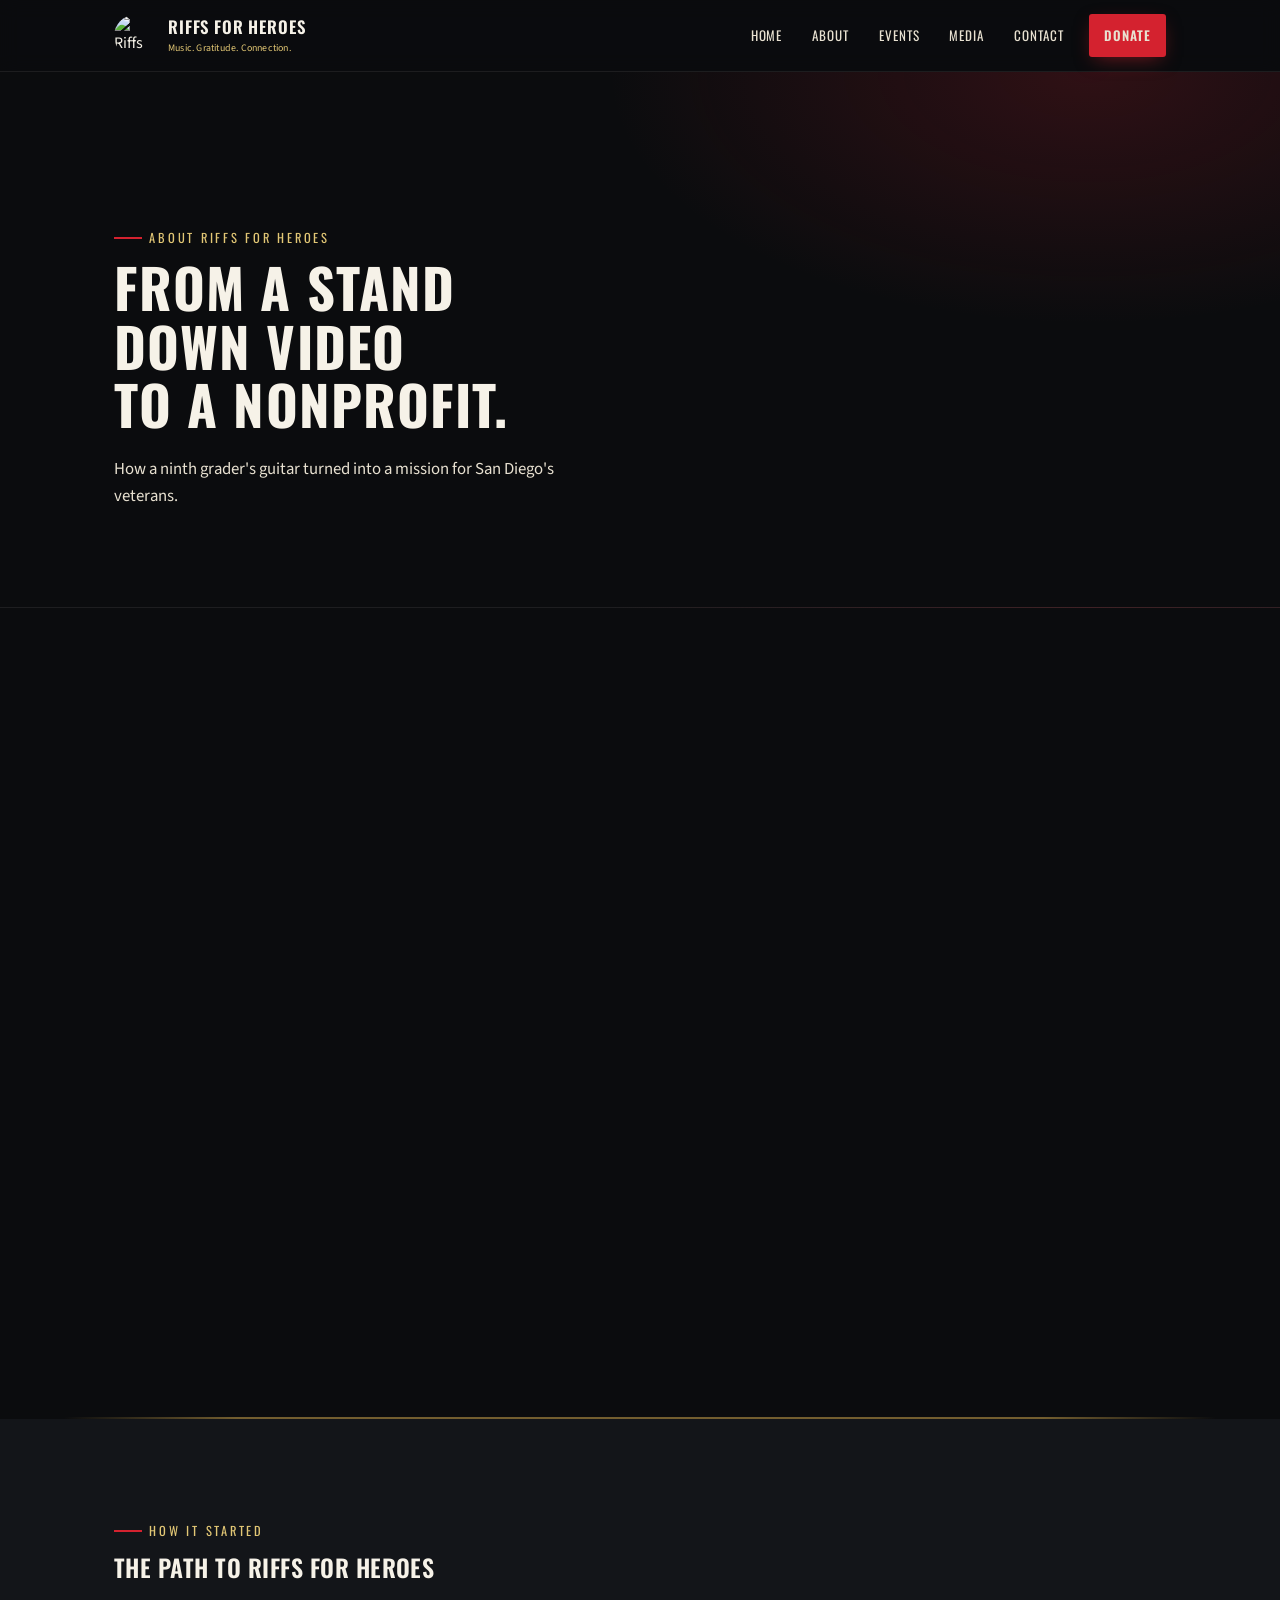
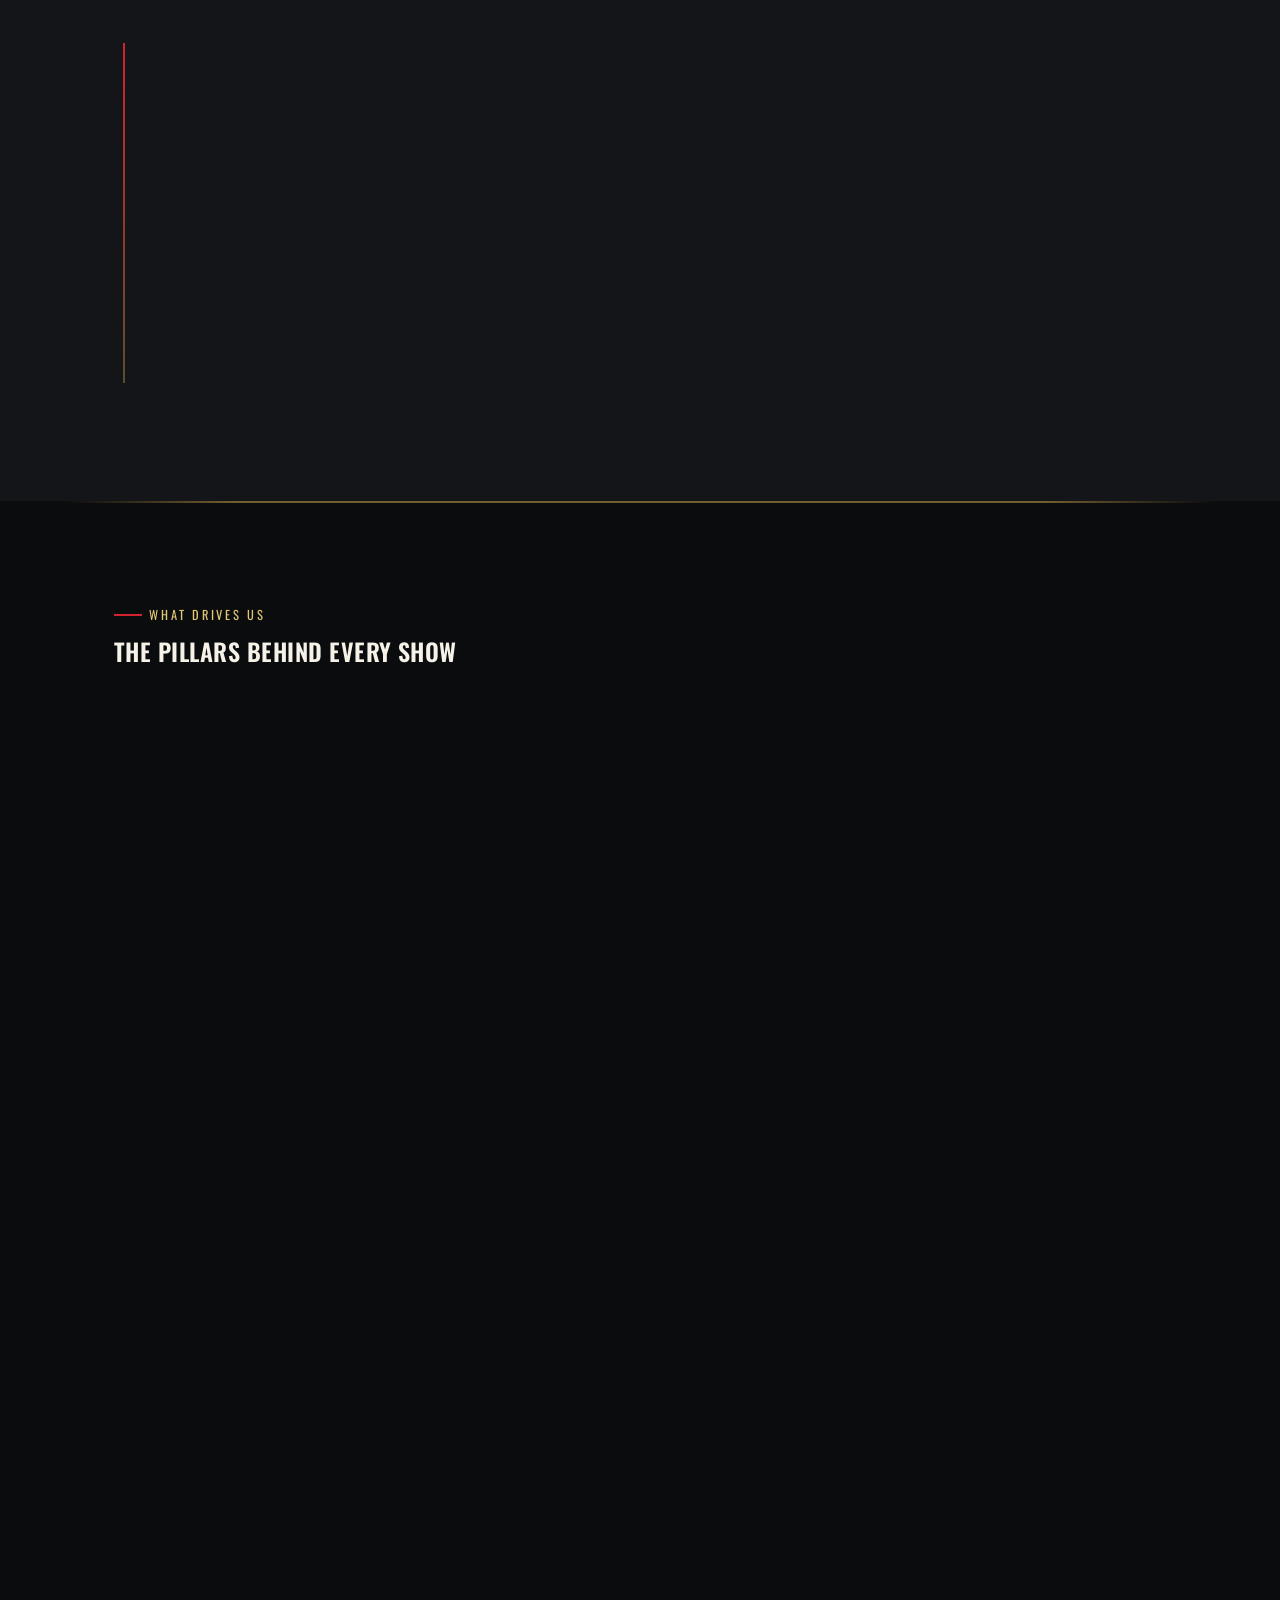
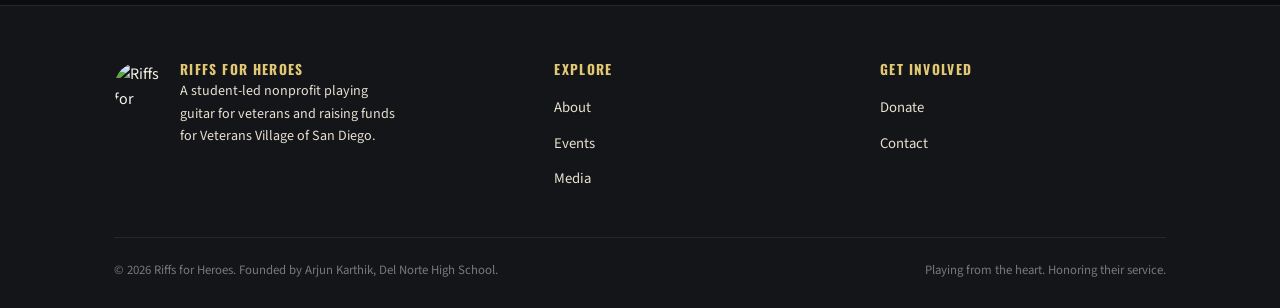
==== about.html @ 2836ca99 "Add files via upload" ====
<!DOCTYPE html>
<html lang="en">
<head>
<meta charset="UTF-8">
<meta name="viewport" content="width=device-width, initial-scale=1.0">
<title>About — Riffs for Heroes</title>
<meta name="description" content="The story behind Riffs for Heroes: founder Arjun Karthik's mission to support veterans through music and fundraising.">
<link rel="icon" href="images/favicon.png">
<link rel="stylesheet" href="styles.css">
</head>
<body>

<header class="site-header">
  <nav class="nav">
    <a href="index.html" class="brand">
      <img src="images/logo.png" alt="Riffs for Heroes logo">
      <span class="brand-text">Riffs for Heroes<small>Music. Gratitude. Connection.</small></span>
    </a>
    <div class="nav-links">
      <a href="index.html">Home</a>
      <a href="about.html">About</a>
      <a href="events.html">Events</a>
      <a href="media.html">Media</a>
      <a href="contact.html">Contact</a>
      <a href="donate.html" class="btn btn-primary nav-cta">Donate</a>
    </div>
    <button class="nav-toggle" aria-label="Toggle menu" aria-expanded="false">☰</button>
  </nav>
</header>

<section class="page-hero">
  <div class="wrap">
    <div class="eyebrow">About Riffs for Heroes</div>
    <h1>From a Stand Down video<br>to a nonprofit.</h1>
    <p>How a ninth grader's guitar turned into a mission for San Diego's veterans.</p>
  </div>
</section>

<section class="bg-black">
  <div class="wrap grid grid-2" style="align-items:start; gap:64px;">
    <div class="reveal">
      <div class="eyebrow">The Founder</div>
      <h2>Arjun Karthik</h2>
      <p>I'm a ninth grader at Del Norte High School, and Riffs for Heroes is my nonprofit. I've played guitar for years, and I wanted to find a way to put it to use for something bigger than a hobby.</p>
      <p>It started when I came across footage from a Veterans Village of San Diego Stand Down event — a gathering where veterans experiencing homelessness or hardship can access housing help, medical care, and basic services for a few days. Watching that, I saw how many people who served this country are still fighting battles most of us never see. That's what pushed me to act.</p>
      <p>So Riffs for Heroes became my answer: perform live for veterans at Veterans Village of San Diego, and play fundraising sets at local venues like Roadies Brewery, donating everything raised back to the Village's programs.</p>
    </div>
    <div class="gallery-item reveal reveal-delay-1">
      <div class="ph"><div class="icon">📷</div>Photo of Arjun performing — coming soon</div>
    </div>
  </div>
</section>

<div class="string-divider"><div class="string-line"></div></div>

<section class="bg-soft">
  <div class="wrap">
    <div class="section-head">
      <div class="eyebrow">How It Started</div>
      <h2>The path to Riffs for Heroes</h2>
    </div>
    <div class="timeline">
      <div class="timeline-item reveal">
        <div class="when">The Spark</div>
        <h3>Watching Veterans Village of San Diego's Stand Down footage</h3>
        <p>Seeing veterans line up for housing help, medical care, and basic support made the problem real and immediate — not something abstract in the news.</p>
      </div>
      <div class="timeline-item reveal reveal-delay-1">
        <div class="when">The Idea</div>
        <h3>Turning guitar practice into purpose</h3>
        <p>Instead of just playing for myself, I started thinking about how live music could bring a moment of normalcy and connection to veterans directly.</p>
      </div>
      <div class="timeline-item reveal reveal-delay-2">
        <div class="when">The Launch</div>
        <h3>Riffs for Heroes is founded</h3>
        <p>Two efforts, one mission: perform on-site at Veterans Village of San Diego, and raise money at venues like Roadies Brewery to donate straight back to their programs.</p>
      </div>
    </div>
  </div>
</section>

<div class="string-divider"><div class="string-line"></div></div>

<section class="bg-black">
  <div class="wrap">
    <div class="section-head">
      <div class="eyebrow">What Drives Us</div>
      <h2>The pillars behind every show</h2>
    </div>
    <div class="pillar reveal">
      <div class="n">01</div>
      <div><h3>Show up in person</h3><p>Performing live at Veterans Village of San Diego means being present with veterans, not just donating from a distance.</p></div>
    </div>
    <div class="pillar reveal reveal-delay-1">
      <div class="n">02</div>
      <div><h3>Give everything raised</h3><p>Every dollar collected at fundraising shows goes directly to Veterans Village of San Diego — no cut, no overhead.</p></div>
    </div>
    <div class="pillar reveal reveal-delay-2">
      <div class="n">03</div>
      <div><h3>Keep it sustainable</h3><p>Regular performances, not one-off events — building a consistent presence veterans and venues can count on.</p></div>
    </div>
  </div>
</section>

<section class="bg-black">
  <div class="wrap">
    <div class="cta-banner reveal">
      <h2>Want to help this mission grow?</h2>
      <p>Whether it's a donation, a venue invite, or just sharing the story — every bit helps.</p>
      <div class="hero-actions">
        <a href="donate.html" class="btn btn-gold">Donate Now</a>
        <a href="contact.html" class="btn btn-outline">Get in Touch</a>
      </div>
    </div>
  </div>
</section>

<footer class="site-footer">
  <div class="wrap">
    <div class="footer-grid">
      <div class="footer-brand">
        <img src="images/logo.png" alt="Riffs for Heroes logo">
        <div>
          <h4 style="margin-bottom:.3em;">Riffs for Heroes</h4>
          <p style="font-size:.88rem; max-width:32ch;">A student-led nonprofit playing guitar for veterans and raising funds for Veterans Village of San Diego.</p>
        </div>
      </div>
      <div>
        <h4>Explore</h4>
        <a href="about.html">About</a>
        <a href="events.html">Events</a>
        <a href="media.html">Media</a>
      </div>
      <div>
        <h4>Get Involved</h4>
        <a href="donate.html">Donate</a>
        <a href="contact.html">Contact</a>
      </div>
    </div>
    <div class="footer-bottom">
      <span>© 2026 Riffs for Heroes. Founded by Arjun Karthik, Del Norte High School.</span>
      <span>Playing from the heart. Honoring their service.</span>
    </div>
  </div>
</footer>

<script src="script.js"></script>
</body>
</html>
---- styles.css ----
/* ===========================================================
   RIFFS FOR HEROES — Design System
   Palette: rich black / flag red / warm cream / deep navy / gold
   Display type: Oswald (condensed, stencil-adjacent, marches like the logo)
   Body type: Source Sans 3 (clean, readable, unfussy)
   Signature element: the "string line" — a taut guitar-string rule that
   runs between sections and visibly vibrates once when it scrolls into view.
   =========================================================== */

@import url('https://fonts.googleapis.com/css2?family=Oswald:wght@400;500;600;700&family=Source+Sans+3:wght@400;500;600;700&display=swap');

:root{
  --black: #0b0c0e;
  --black-soft: #131519;
  --navy: #121c33;
  --navy-soft: #1b2947;
  --cream: #f6f2e8;
  --cream-dim: #e8e1d1;
  --red: #af1e2d;
  --red-bright: #d4222f;
  --gold: #c9a24b;
  --gold-soft: #e2c775;

  --font-display: 'Oswald', sans-serif;
  --font-body: 'Source Sans 3', sans-serif;

  --max-w: 1180px;
  --edge: clamp(20px, 5vw, 64px);

  --ease: cubic-bezier(.22,.9,.32,1);
}

*,*::before,*::after{ box-sizing:border-box; }
html{ scroll-behavior:smooth; }
@media (prefers-reduced-motion: reduce){
  html{ scroll-behavior:auto; }
  *{ animation-duration:.01ms !important; animation-iteration-count:1 !important; transition-duration:.01ms !important; }
}

body{
  margin:0;
  background:var(--black);
  color:var(--cream);
  font-family:var(--font-body);
  font-size:16px;
  line-height:1.6;
  -webkit-font-smoothing:antialiased;
}

img{ max-width:100%; display:block; }
a{ color:inherit; text-decoration:none; }

h1,h2,h3,h4{
  font-family:var(--font-display);
  text-transform:uppercase;
  letter-spacing:.02em;
  line-height:1.08;
  margin:0 0 .4em;
  color:var(--cream);
}
h1{ font-weight:700; }
h2{ font-weight:600; }
h3{ font-weight:600; }

p{ margin:0 0 1em; color:var(--cream-dim); }

.eyebrow{
  font-family:var(--font-display);
  text-transform:uppercase;
  letter-spacing:.22em;
  font-size:.78rem;
  color:var(--gold-soft);
  display:inline-flex;
  align-items:center;
  gap:.6em;
  margin-bottom:1.1em;
}
.eyebrow::before{
  content:'';
  width:28px; height:2px;
  background:var(--red-bright);
  display:inline-block;
}

.wrap{
  max-width:var(--max-w);
  margin:0 auto;
  padding-left:var(--edge);
  padding-right:var(--edge);
}

/* ---------- Buttons ---------- */
.btn{
  display:inline-flex;
  align-items:center;
  gap:.55em;
  font-family:var(--font-display);
  text-transform:uppercase;
  letter-spacing:.08em;
  font-size:.92rem;
  font-weight:600;
  padding:.95em 1.7em;
  border-radius:3px;
  border:1.5px solid transparent;
  cursor:pointer;
  transition:transform .25s var(--ease), box-shadow .25s var(--ease), background .25s var(--ease), color .25s var(--ease), border-color .25s var(--ease);
}
.btn-primary{
  background:var(--red-bright);
  color:var(--cream);
  box-shadow:0 6px 20px -6px rgba(212,34,47,.55);
}
.btn-primary:hover{ transform:translateY(-2px); box-shadow:0 10px 26px -6px rgba(212,34,47,.7); }
.btn-outline{
  background:transparent;
  color:var(--cream);
  border-color:rgba(246,242,232,.35);
}
.btn-outline:hover{ border-color:var(--gold-soft); color:var(--gold-soft); transform:translateY(-2px); }
.btn-gold{
  background:var(--gold);
  color:var(--black);
  box-shadow:0 6px 20px -6px rgba(201,162,75,.5);
}
.btn-gold:hover{ transform:translateY(-2px); box-shadow:0 10px 26px -6px rgba(201,162,75,.65); }

/* ---------- Header / Nav ---------- */
.site-header{
  position:sticky; top:0; z-index:100;
  background:rgba(11,12,14,.86);
  backdrop-filter:blur(10px);
  border-bottom:1px solid rgba(246,242,232,.08);
}
.nav{
  display:flex; align-items:center; justify-content:space-between;
  padding:14px var(--edge);
  max-width:var(--max-w); margin:0 auto;
}
.brand{ display:flex; align-items:center; gap:12px; }
.brand img{ width:42px; height:42px; border-radius:50%; }
.brand-text{ font-family:var(--font-display); text-transform:uppercase; letter-spacing:.05em; font-size:1.05rem; font-weight:600; }
.brand-text small{ display:block; font-family:var(--font-body); text-transform:none; letter-spacing:.02em; font-size:.62rem; color:var(--gold-soft); font-weight:400; }

.nav-links{ display:flex; gap:2px; align-items:center; }
.nav-links a{
  font-family:var(--font-display);
  text-transform:uppercase;
  font-size:.82rem;
  letter-spacing:.07em;
  padding:10px 14px;
  border-radius:3px;
  position:relative;
  color:var(--cream-dim);
  transition:color .2s;
}
.nav-links a::after{
  content:'';
  position:absolute; left:14px; right:14px; bottom:6px; height:2px;
  background:var(--red-bright);
  transform:scaleX(0); transform-origin:left;
  transition:transform .25s var(--ease);
}
.nav-links a:hover, .nav-links a.active{ color:var(--cream); }
.nav-links a:hover::after, .nav-links a.active::after{ transform:scaleX(1); }
.nav-cta{ margin-left:10px; }

.nav-toggle{ display:none; background:none; border:0; color:var(--cream); font-size:1.6rem; cursor:pointer; }

@media (max-width: 860px){
  .nav-links{
    position:fixed; inset:64px 0 0 0; height:calc(100vh - 64px);
    background:var(--black-soft);
    flex-direction:column; align-items:flex-start;
    padding:24px var(--edge); gap:4px;
    transform:translateX(100%);
    transition:transform .35s var(--ease);
    overflow-y:auto;
  }
  .nav-links.open{ transform:translateX(0); }
  .nav-links a{ width:100%; padding:16px 4px; font-size:1rem; }
  .nav-cta{ margin-left:4px; margin-top:12px; }
  .nav-toggle{ display:block; }
}

/* ---------- String line signature element ---------- */
.string-line{
  position:relative;
  height:2px;
  margin:0 auto;
  max-width:var(--max-w);
  background:linear-gradient(90deg, transparent, rgba(201,162,75,.55) 15%, rgba(201,162,75,.55) 85%, transparent);
  transform-origin:center;
}
.string-line.pluck{ animation:pluck 1.1s var(--ease); }
@keyframes pluck{
  0%{ transform:scaleY(1); }
  15%{ transform:scaleY(7) translateY(-1px); }
  30%{ transform:scaleY(-5); }
  45%{ transform:scaleY(3); }
  60%{ transform:scaleY(-1.6); }
  75%{ transform:scaleY(1); }
  100%{ transform:scaleY(1); }
}
.string-divider{ padding:0 var(--edge); }

/* ---------- Sections ---------- */
section{ padding:96px 0; position:relative; }
.section-tight{ padding:64px 0; }
.bg-black{ background:var(--black); }
.bg-soft{ background:var(--black-soft); }
.bg-navy{ background:radial-gradient(1200px 500px at 50% -10%, var(--navy-soft), var(--navy) 60%, var(--black) 100%); }
.bg-cream{ background:var(--cream); color:var(--black); }
.bg-cream h1,.bg-cream h2,.bg-cream h3{ color:var(--black); }
.bg-cream p{ color:#3a362c; }

.section-head{ max-width:640px; margin-bottom:56px; }
.section-head.center{ margin-left:auto; margin-right:auto; text-align:center; }

/* ---------- Reveal on scroll ---------- */
.reveal{ opacity:0; transform:translateY(28px); transition:opacity .7s var(--ease), transform .7s var(--ease); }
.reveal.in{ opacity:1; transform:translateY(0); }
.reveal-delay-1{ transition-delay:.08s; }
.reveal-delay-2{ transition-delay:.16s; }
.reveal-delay-3{ transition-delay:.24s; }

/* ---------- Hero ---------- */
.hero{
  position:relative;
  min-height:92vh;
  display:flex; align-items:center;
  overflow:hidden;
  background:
    radial-gradient(900px 500px at 82% 8%, rgba(175,30,45,.25), transparent 60%),
    radial-gradient(700px 400px at 10% 90%, rgba(201,162,75,.12), transparent 60%),
    var(--black);
}
.hero::before{
  content:'';
  position:absolute; inset:0;
  background-image:
    repeating-linear-gradient(180deg, transparent 0 46px, rgba(246,242,232,.025) 47px 48px);
  pointer-events:none;
}
.hero-grid{
  display:grid; grid-template-columns:1.1fr .9fr; gap:56px; align-items:center;
  width:100%;
}
@media (max-width:960px){ .hero-grid{ grid-template-columns:1fr; } }

.hero h1{ font-size:clamp(2.6rem, 6vw, 4.6rem); }
.hero .lede{ font-size:1.15rem; max-width:46ch; color:var(--cream-dim); }
.hero-actions{ display:flex; gap:14px; flex-wrap:wrap; margin-top:32px; }

.hero-badge{
  display:inline-flex; align-items:center; gap:10px;
  font-family:var(--font-display); text-transform:uppercase; letter-spacing:.14em;
  font-size:.72rem; color:var(--gold-soft);
  border:1px solid rgba(201,162,75,.4);
  padding:8px 14px; border-radius:999px;
  margin-bottom:26px;
}
.hero-badge .dot{ width:6px; height:6px; border-radius:50%; background:var(--red-bright); box-shadow:0 0 0 4px rgba(212,34,47,.25); }

.hero-media{
  position:relative;
  border-radius:6px;
  overflow:hidden;
  border:1px solid rgba(201,162,75,.25);
  box-shadow:0 30px 70px -30px rgba(0,0,0,.7);
  aspect-ratio:9/11;
  background:linear-gradient(160deg, var(--navy), var(--black));
}
.hero-media video, .hero-media img{ width:100%; height:100%; object-fit:cover; }
.hero-media .frame-glow{
  position:absolute; inset:0;
  background:linear-gradient(180deg, transparent 55%, rgba(11,12,14,.85) 100%);
  pointer-events:none;
}
.media-caption{
  position:absolute; left:0; right:0; bottom:0;
  padding:18px 20px;
  font-family:var(--font-display); text-transform:uppercase; letter-spacing:.06em;
  font-size:.82rem; color:var(--cream);
}
.media-caption span{ color:var(--gold-soft); }

.video-placeholder{
  position:absolute; inset:0;
  display:flex; flex-direction:column; align-items:center; justify-content:center;
  text-align:center; gap:14px; padding:32px;
  background:
    linear-gradient(160deg, rgba(18,28,51,.9), rgba(11,12,14,.96)),
    repeating-linear-gradient(45deg, rgba(201,162,75,.05) 0 12px, transparent 12px 24px);
}
.video-placeholder .pick{
  width:64px; height:64px; border-radius:50%;
  border:2px solid var(--gold-soft);
  display:flex; align-items:center; justify-content:center;
  color:var(--gold-soft); font-size:1.4rem;
}
.video-placeholder p{ font-size:.85rem; max-width:26ch; color:var(--cream-dim); margin:0; }

/* ---------- Stat strip ---------- */
.stat-strip{
  display:grid; grid-template-columns:repeat(3,1fr); gap:1px;
  background:rgba(246,242,232,.08);
  border-top:1px solid rgba(246,242,232,.08);
  border-bottom:1px solid rgba(246,242,232,.08);
}
.stat{
  background:var(--black);
  padding:36px var(--edge);
  text-align:center;
}
.stat .num{ font-family:var(--font-display); font-size:clamp(1.8rem,4vw,2.6rem); color:var(--gold-soft); font-weight:600; }
.stat .label{ font-size:.82rem; text-transform:uppercase; letter-spacing:.08em; color:var(--cream-dim); margin-top:6px; }
@media (max-width:700px){ .stat-strip{ grid-template-columns:1fr; } }

/* ---------- Cards ---------- */
.grid{ display:grid; gap:28px; }
.grid-3{ grid-template-columns:repeat(3,1fr); }
.grid-2{ grid-template-columns:repeat(2,1fr); }
@media (max-width:900px){ .grid-3{ grid-template-columns:1fr 1fr; } }
@media (max-width:640px){ .grid-3, .grid-2{ grid-template-columns:1fr; } }

.card{
  --mx:50%; --my:50%;
  position:relative;
  background:linear-gradient(160deg, var(--black-soft), var(--black));
  border:1px solid rgba(246,242,232,.08);
  border-radius:8px;
  padding:32px 28px;
  overflow:hidden;
  transition:transform .35s var(--ease), border-color .35s var(--ease), box-shadow .35s var(--ease);
}
.card::before{
  content:'';
  position:absolute; inset:0;
  background:radial-gradient(240px circle at var(--mx) var(--my), rgba(212,34,47,.16), transparent 60%);
  opacity:0; transition:opacity .3s;
  pointer-events:none;
}
.card:hover{ transform:translateY(-6px); border-color:rgba(201,162,75,.35); box-shadow:0 24px 50px -24px rgba(0,0,0,.65); }
.card:hover::before{ opacity:1; }
.card .icon{
  width:48px; height:48px; border-radius:50%;
  display:flex; align-items:center; justify-content:center;
  background:rgba(212,34,47,.14); color:var(--red-bright);
  margin-bottom:20px; font-size:1.3rem;
  border:1px solid rgba(212,34,47,.3);
}
.card h3{ font-size:1.15rem; margin-bottom:.5em; }
.card p{ font-size:.94rem; margin-bottom:0; }
.card .tag{
  position:absolute; top:24px; right:24px;
  font-family:var(--font-display); font-size:.68rem; letter-spacing:.1em; text-transform:uppercase;
  color:var(--gold-soft); border:1px solid rgba(201,162,75,.35); padding:4px 9px; border-radius:999px;
}

/* Event card variant with dog-tag notch */
.event-card{
  background:var(--black-soft);
  border:1px solid rgba(246,242,232,.08);
  border-radius:8px;
  padding:0;
  overflow:hidden;
  transition:transform .35s var(--ease), box-shadow .35s var(--ease);
}
.event-card:hover{ transform:translateY(-6px); box-shadow:0 24px 50px -24px rgba(0,0,0,.7); }
.event-head{
  padding:26px 28px 20px;
  border-bottom:1px dashed rgba(201,162,75,.35);
  display:flex; justify-content:space-between; align-items:flex-start; gap:16px;
}
.event-head h3{ margin-bottom:.2em; font-size:1.25rem; }
.event-head .loc{ font-size:.85rem; color:var(--gold-soft); text-transform:uppercase; letter-spacing:.06em; font-family:var(--font-display); }
.event-badge{
  flex-shrink:0;
  background:var(--red-bright); color:var(--cream);
  font-family:var(--font-display); text-transform:uppercase; letter-spacing:.06em; font-size:.7rem;
  padding:6px 10px; border-radius:4px;
}
.event-body{ padding:22px 28px 28px; }

/* ---------- Quote / mission block ---------- */
.quote-block{
  border-left:3px solid var(--red-bright);
  padding-left:28px;
  font-family:var(--font-display);
  text-transform:uppercase;
  letter-spacing:.02em;
  font-size:clamp(1.3rem,2.4vw,1.9rem);
  color:var(--cream);
  font-weight:500;
}

/* ---------- Footer ---------- */
.site-footer{ background:var(--black-soft); border-top:1px solid rgba(246,242,232,.08); padding:56px 0 28px; }
.footer-grid{ display:grid; grid-template-columns:1.4fr 1fr 1fr; gap:40px; margin-bottom:40px; }
@media (max-width:760px){ .footer-grid{ grid-template-columns:1fr; } }
.footer-grid h4{ font-size:.85rem; letter-spacing:.1em; color:var(--gold-soft); margin-bottom:1em; }
.footer-grid a{ display:block; color:var(--cream-dim); font-size:.92rem; padding:6px 0; transition:color .2s; }
.footer-grid a:hover{ color:var(--cream); }
.footer-brand{ display:flex; gap:14px; align-items:flex-start; }
.footer-brand img{ width:52px; height:52px; border-radius:50%; }
.footer-bottom{
  border-top:1px solid rgba(246,242,232,.08);
  padding-top:22px;
  display:flex; justify-content:space-between; flex-wrap:wrap; gap:12px;
  font-size:.8rem; color:rgba(246,242,232,.45);
}

/* ---------- Page hero (interior pages) ---------- */
.page-hero{
  padding:150px 0 80px;
  background:
    radial-gradient(800px 420px at 85% 0%, rgba(175,30,45,.22), transparent 60%),
    var(--black);
  border-bottom:1px solid rgba(246,242,232,.08);
}
.page-hero .eyebrow{ margin-bottom:.8em; }
.page-hero h1{ font-size:clamp(2.2rem,5vw, 3.4rem); max-width:16ch; }
.page-hero p{ max-width:56ch; font-size:1.05rem; }

/* ---------- Timeline (about page) ---------- */
.timeline{ position:relative; padding-left:36px; }
.timeline::before{
  content:''; position:absolute; left:9px; top:6px; bottom:6px; width:2px;
  background:linear-gradient(180deg, var(--red-bright), rgba(201,162,75,.4));
}
.timeline-item{ position:relative; padding-bottom:44px; }
.timeline-item:last-child{ padding-bottom:0; }
.timeline-item::before{
  content:''; position:absolute; left:-36px; top:4px; width:18px; height:18px; border-radius:50%;
  background:var(--black); border:3px solid var(--red-bright);
}
.timeline-item h3{ font-size:1.1rem; margin-bottom:.3em; }
.timeline-item .when{ font-family:var(--font-display); letter-spacing:.08em; text-transform:uppercase; font-size:.75rem; color:var(--gold-soft); }

/* ---------- Pillars ---------- */
.pillar{
  display:flex; gap:20px;
  padding:26px 0;
  border-bottom:1px solid rgba(246,242,232,.08);
}
.pillar:last-child{ border-bottom:0; }
.pillar .n{ font-family:var(--font-display); font-size:2rem; color:rgba(201,162,75,.35); font-weight:600; flex-shrink:0; width:52px; }
.pillar h3{ margin-bottom:.3em; font-size:1.1rem; }
.pillar p{ margin:0; font-size:.94rem; }

/* ---------- Gallery ---------- */
.gallery-grid{ display:grid; grid-template-columns:repeat(3,1fr); gap:16px; }
@media (max-width:760px){ .gallery-grid{ grid-template-columns:repeat(2,1fr); } }
@media (max-width:480px){ .gallery-grid{ grid-template-columns:1fr; } }
.gallery-item{
  position:relative; aspect-ratio:4/5; border-radius:6px; overflow:hidden;
  background:linear-gradient(160deg, var(--navy-soft), var(--black));
  border:1px solid rgba(246,242,232,.08);
  display:flex; align-items:center; justify-content:center;
}
.gallery-item .ph{ text-align:center; color:rgba(246,242,232,.4); font-size:.78rem; padding:16px; }
.gallery-item .ph .icon{ font-size:1.6rem; margin-bottom:8px; color:rgba(201,162,75,.5); }
.gallery-item img{ width:100%; height:100%; object-fit:cover; }

/* ---------- Donate tiers ---------- */
.tier-card{
  background:var(--black-soft);
  border:1px solid rgba(246,242,232,.08);
  border-radius:8px;
  padding:32px 28px;
  text-align:left;
  transition:transform .3s var(--ease), border-color .3s;
}
.tier-card:hover{ transform:translateY(-6px); border-color:rgba(201,162,75,.4); }
.tier-card .amount{ font-family:var(--font-display); font-size:2rem; color:var(--gold-soft); margin-bottom:4px; }
.tier-card .desc{ font-size:.9rem; color:var(--cream-dim); margin-bottom:0; }

.donate-panel{
  background:linear-gradient(160deg, var(--navy-soft), var(--navy));
  border:1px solid rgba(201,162,75,.3);
  border-radius:10px;
  padding:40px;
}
.donate-method{
  display:flex; align-items:center; justify-content:space-between; gap:16px;
  padding:18px 0; border-bottom:1px solid rgba(246,242,232,.1);
}
.donate-method:last-child{ border-bottom:0; }
.donate-method .name{ font-family:var(--font-display); text-transform:uppercase; letter-spacing:.06em; font-size:1rem; }
.donate-method .sub{ font-size:.82rem; color:var(--cream-dim); }
.pending-pill{
  font-size:.68rem; text-transform:uppercase; letter-spacing:.08em; font-family:var(--font-display);
  color:var(--gold-soft); border:1px solid rgba(201,162,75,.4); padding:5px 10px; border-radius:999px;
}

/* ---------- Contact form ---------- */
.form-field{ margin-bottom:20px; }
.form-field label{
  display:block; font-family:var(--font-display); text-transform:uppercase; letter-spacing:.06em;
  font-size:.78rem; color:var(--gold-soft); margin-bottom:8px;
}
.form-field input, .form-field textarea, .form-field select{
  width:100%; background:var(--black); border:1px solid rgba(246,242,232,.18);
  border-radius:4px; padding:13px 14px; color:var(--cream); font-family:var(--font-body); font-size:.95rem;
  transition:border-color .2s;
}
.form-field input:focus, .form-field textarea:focus, .form-field select:focus{
  outline:none; border-color:var(--red-bright);
}
.form-field textarea{ resize:vertical; min-height:120px; }

/* ---------- CTA banner ---------- */
.cta-banner{
  background:linear-gradient(120deg, var(--red), var(--red-bright));
  border-radius:10px;
  padding:56px var(--edge);
  text-align:center;
  position:relative; overflow:hidden;
}
.cta-banner::before{
  content:'';
  position:absolute; inset:0;
  background-image:repeating-linear-gradient(45deg, rgba(255,255,255,.05) 0 2px, transparent 2px 22px);
}
.cta-banner h2{ position:relative; }
.cta-banner p{ position:relative; color:rgba(246,242,232,.9); max-width:52ch; margin-left:auto; margin-right:auto; }
.cta-banner .hero-actions{ justify-content:center; position:relative; }
.cta-banner .btn-outline{ border-color:rgba(246,242,232,.6); }

/* focus visibility */
a:focus-visible, button:focus-visible, input:focus-visible, textarea:focus-visible{
  outline:2px solid var(--gold-soft); outline-offset:2px;
}
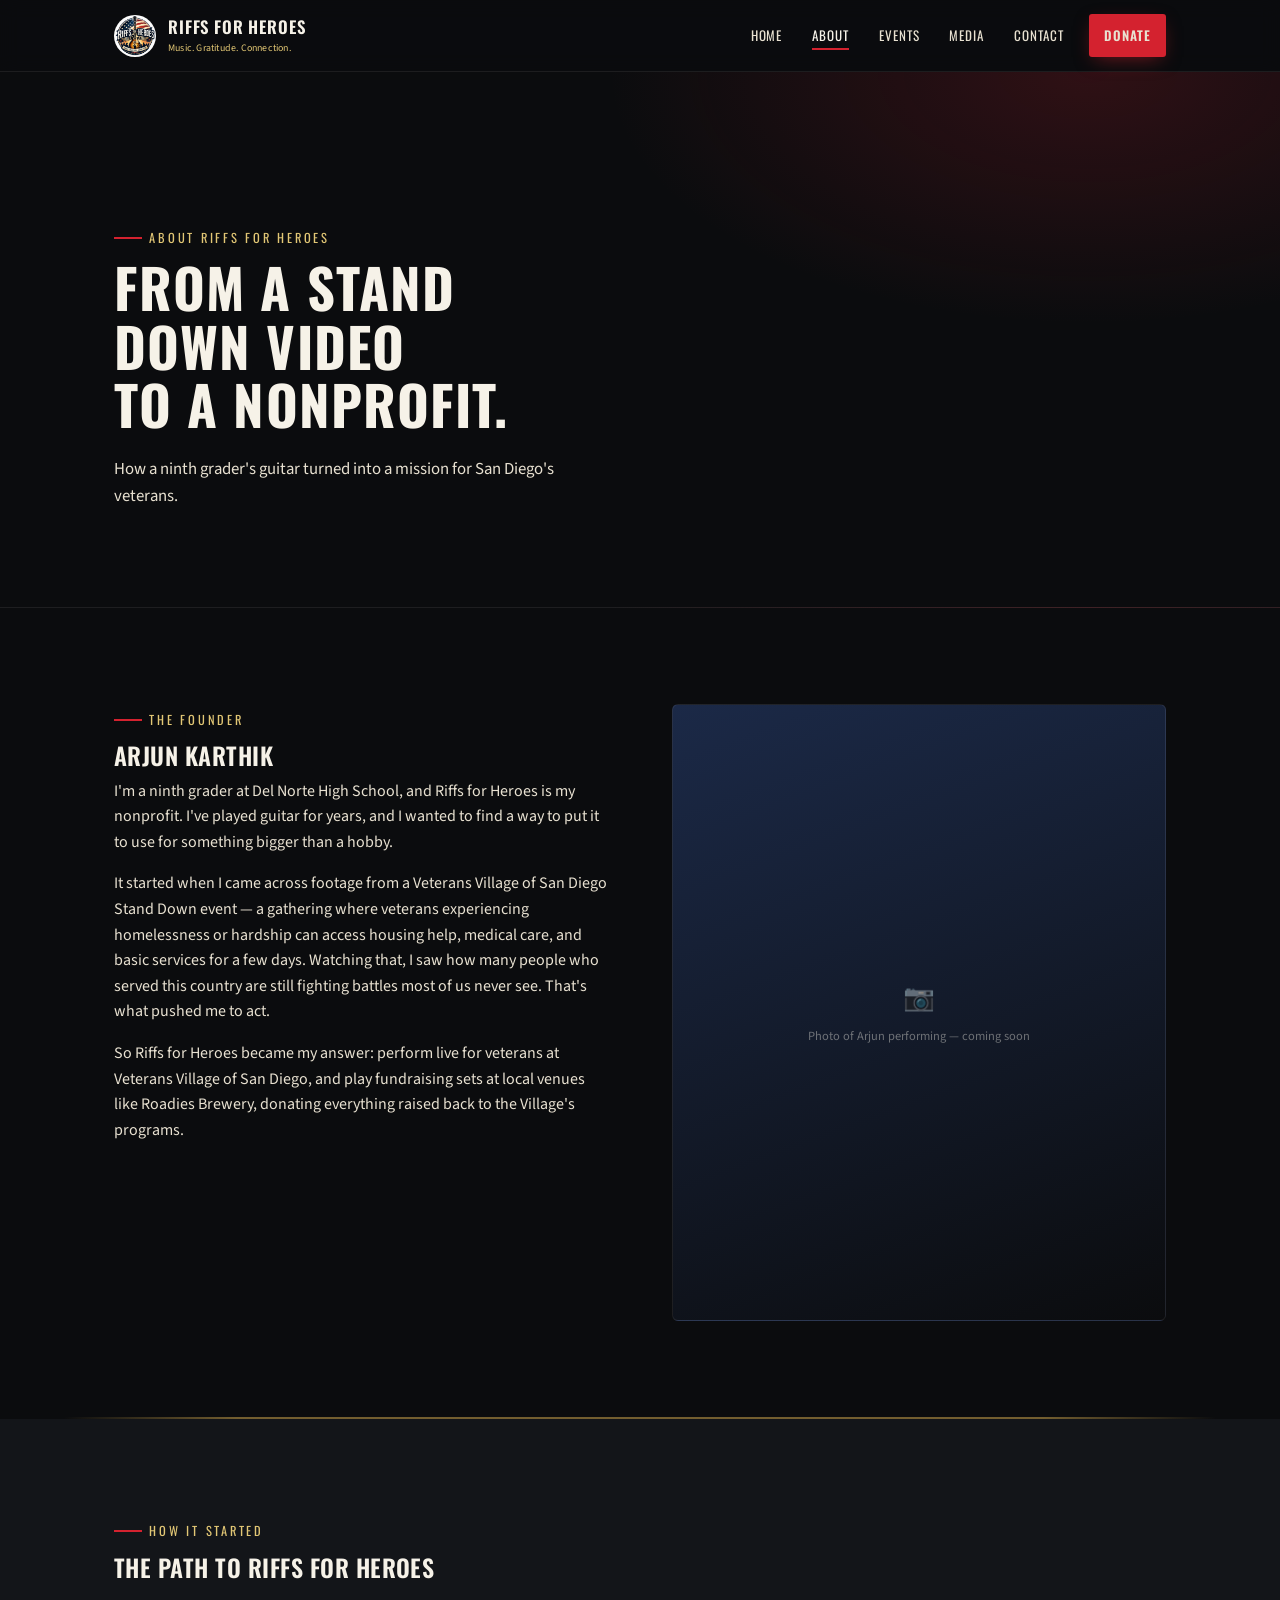
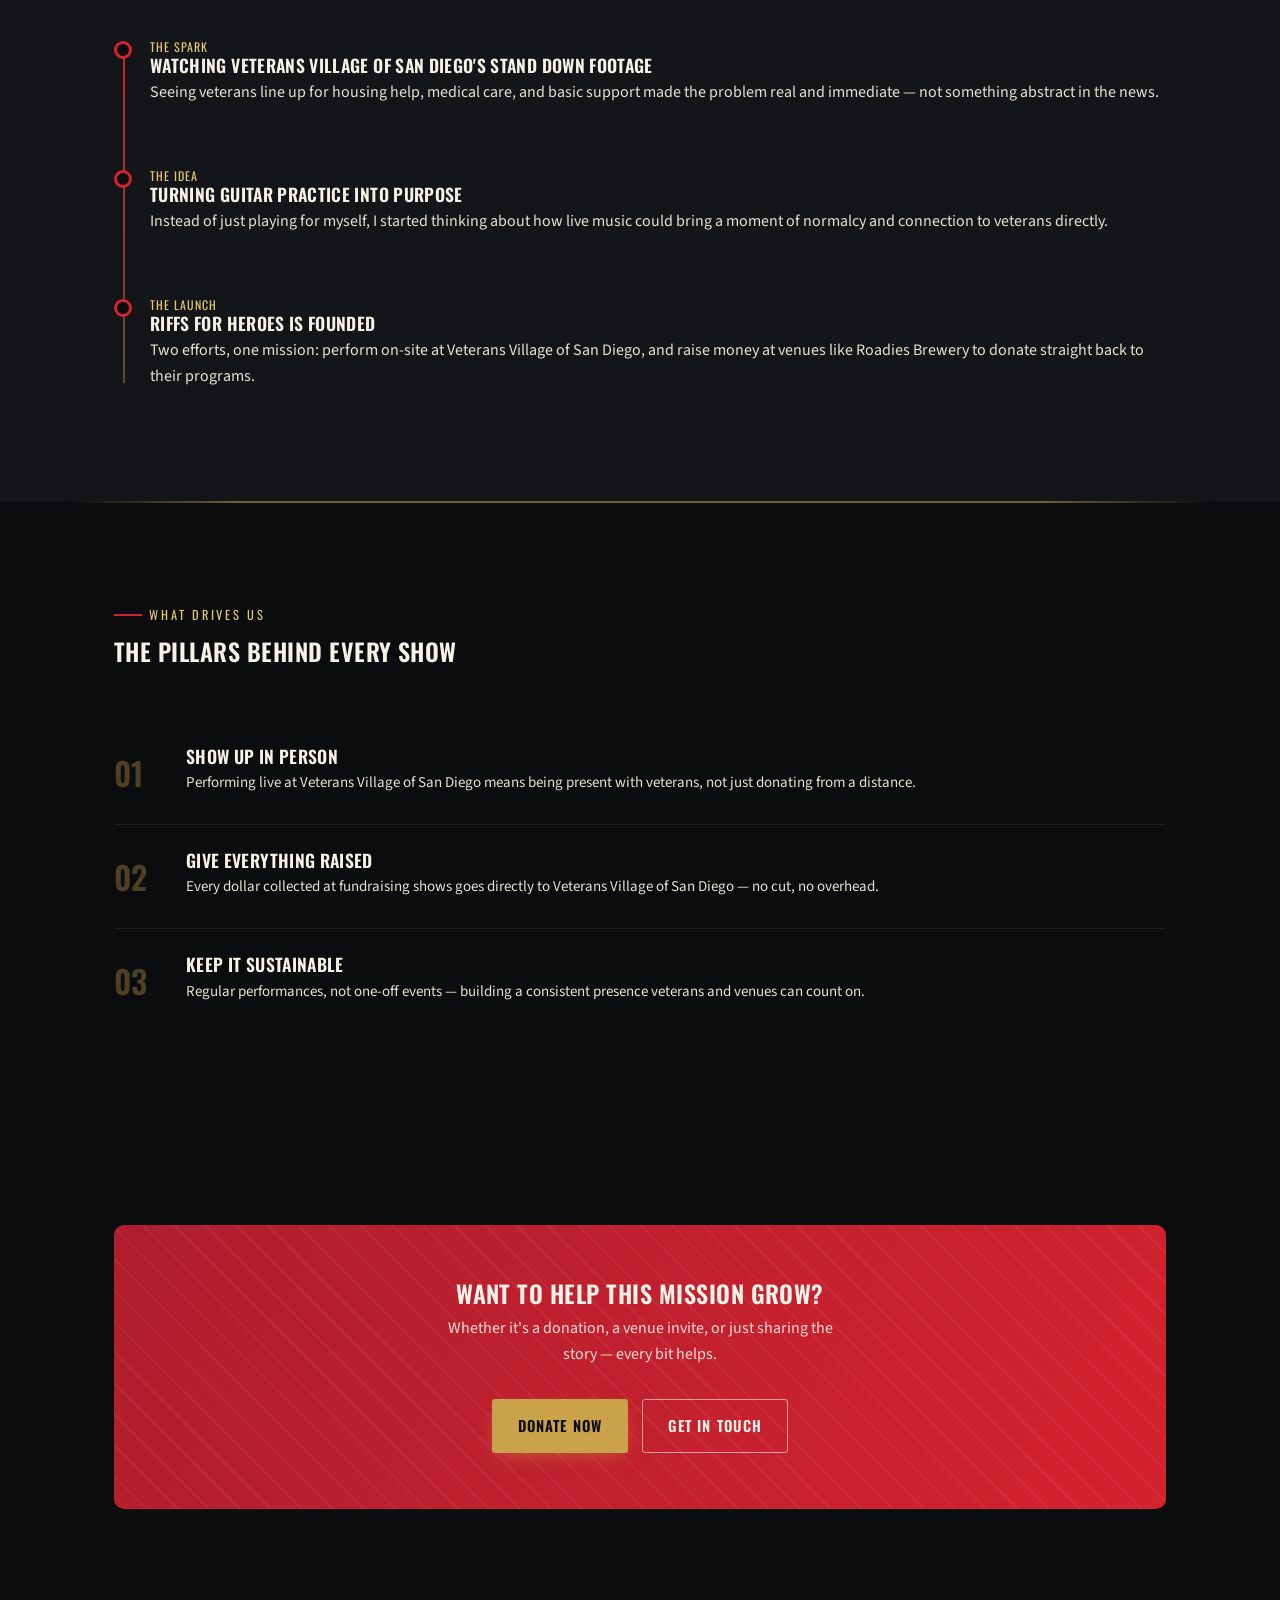
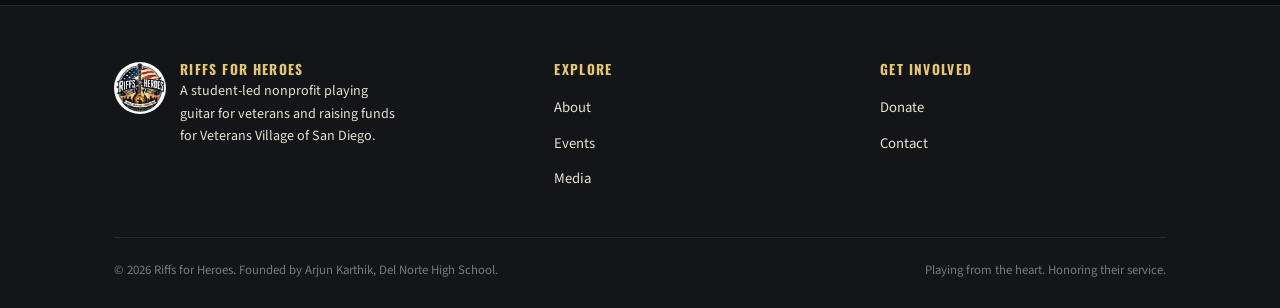
==== commit aab945f5: "Replace logo image with new ChatGPT image" ====
--- a/about.html
+++ b/about.html
@@ -5,7 +5,7 @@
 <meta name="viewport" content="width=device-width, initial-scale=1.0">
 <title>About — Riffs for Heroes</title>
 <meta name="description" content="The story behind Riffs for Heroes: founder Arjun Karthik's mission to support veterans through music and fundraising.">
-<link rel="icon" href="images/favicon.png">
+<link rel="icon" href="ChatGPT%20Image%20Jul%206%2C%202026%2C%2004_48_22%20PM.png">
 <link rel="stylesheet" href="styles.css">
 </head>
 <body>
@@ -13,7 +13,7 @@
 <header class="site-header">
   <nav class="nav">
     <a href="index.html" class="brand">
-      <img src="images/logo.png" alt="Riffs for Heroes logo">
+      <img src="ChatGPT%20Image%20Jul%206%2C%202026%2C%2004_48_22%20PM.png" alt="Riffs for Heroes logo">
       <span class="brand-text">Riffs for Heroes<small>Music. Gratitude. Connection.</small></span>
     </a>
     <div class="nav-links">
@@ -119,7 +119,7 @@
   <div class="wrap">
     <div class="footer-grid">
       <div class="footer-brand">
-        <img src="images/logo.png" alt="Riffs for Heroes logo">
+        <img src="ChatGPT%20Image%20Jul%206%2C%202026%2C%2004_48_22%20PM.png" alt="Riffs for Heroes logo">
         <div>
           <h4 style="margin-bottom:.3em;">Riffs for Heroes</h4>
           <p style="font-size:.88rem; max-width:32ch;">A student-led nonprofit playing guitar for veterans and raising funds for Veterans Village of San Diego.</p>
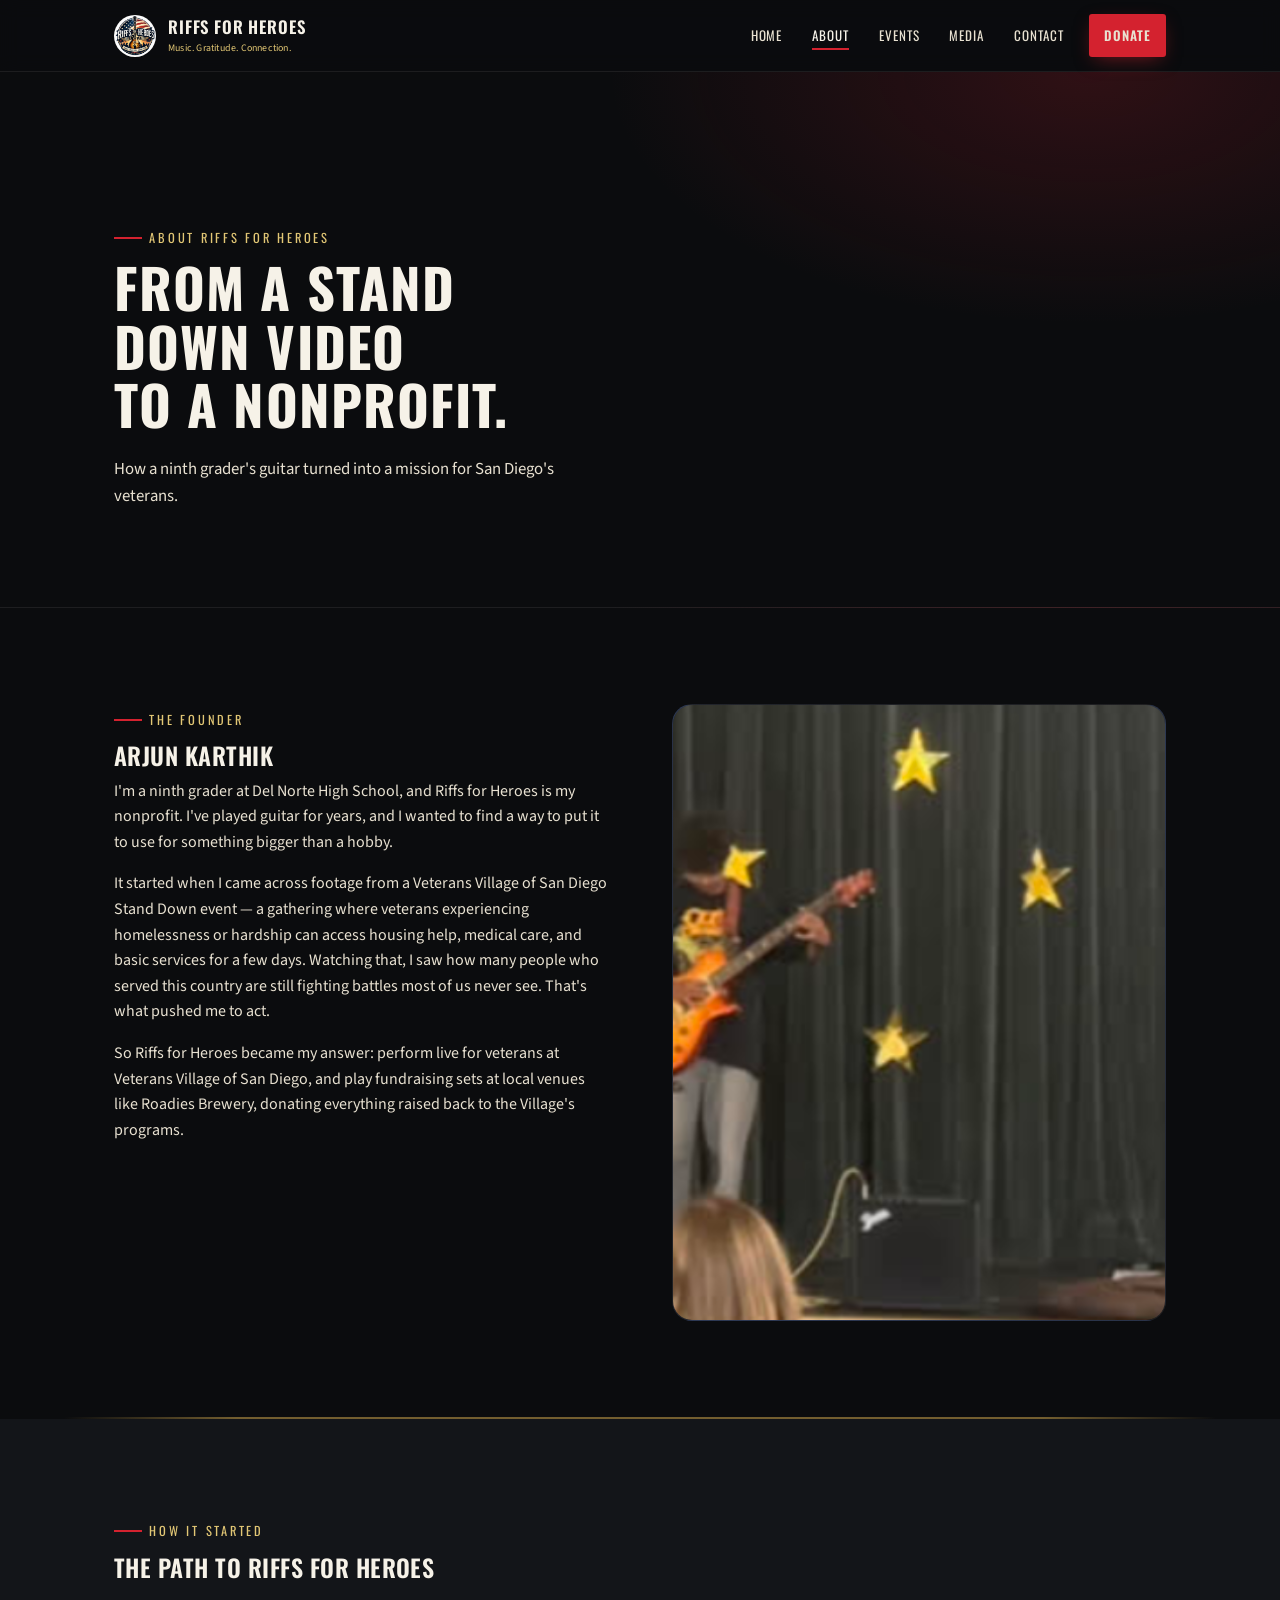
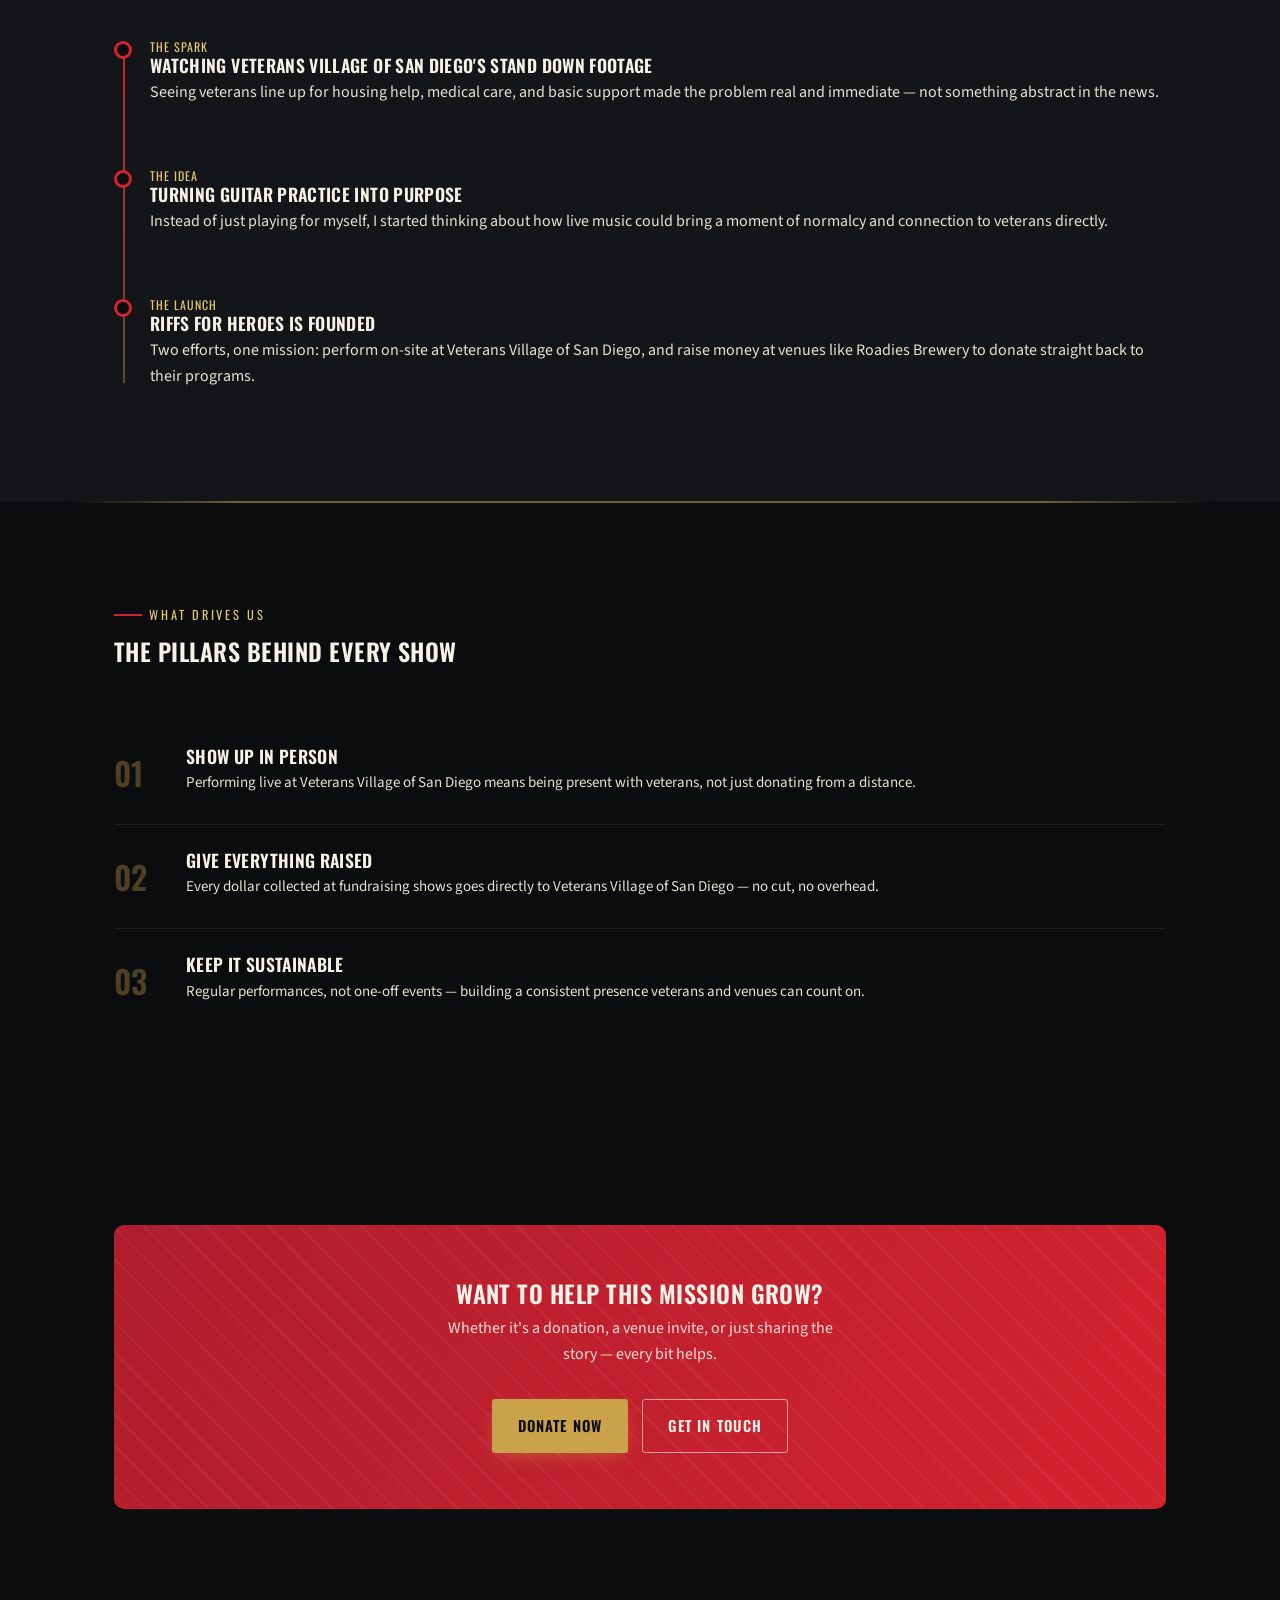
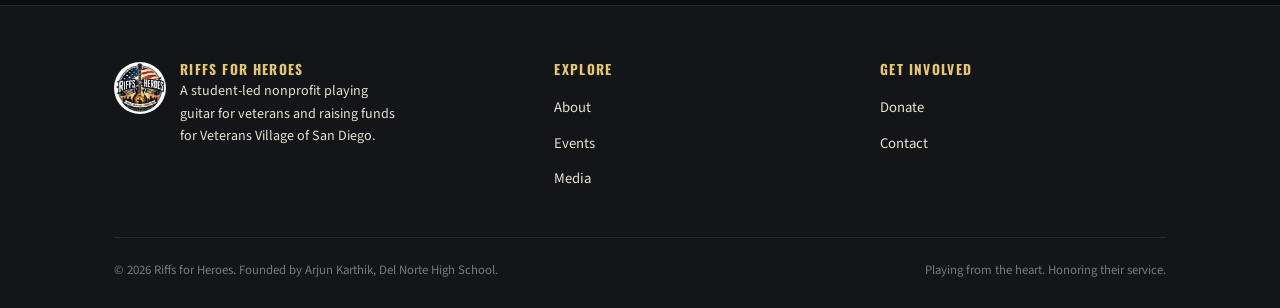
==== commit 67473d3c: "Update about.html" ====
--- a/about.html
+++ b/about.html
@@ -46,8 +46,8 @@
       <p>So Riffs for Heroes became my answer: perform live for veterans at Veterans Village of San Diego, and play fundraising sets at local venues like Roadies Brewery, donating everything raised back to the Village's programs.</p>
     </div>
     <div class="gallery-item reveal reveal-delay-1">
-      <div class="ph"><div class="icon">📷</div>Photo of Arjun performing — coming soon</div>
-    </div>
+  <img src="talentshowphoto.png" alt="" class="about-photo">
+</div>
   </div>
 </section>
 
--- a/styles.css
+++ b/styles.css
@@ -531,3 +531,94 @@
 a:focus-visible, button:focus-visible, input:focus-visible, textarea:focus-visible{
   outline:2px solid var(--gold-soft); outline-offset:2px;
 }
+/* ===============================
+   Hero Video Volume Button
+================================= */
+
+.volume-btn{
+  position:absolute;
+  right:18px;
+  bottom:18px;
+
+  width:52px;
+  height:52px;
+
+  border:none;
+  border-radius:50%;
+
+  background:rgba(0,0,0,.68);
+  color:#fff;
+
+  font-size:1.25rem;
+  cursor:pointer;
+
+  display:flex;
+  align-items:center;
+  justify-content:center;
+
+  backdrop-filter:blur(8px);
+
+  transition:
+    background .25s,
+    transform .25s,
+    box-shadow .25s;
+
+  z-index:25;
+}
+
+.volume-btn:hover{
+  background:rgba(175,30,45,.95);
+  transform:scale(1.08);
+  box-shadow:0 10px 24px rgba(0,0,0,.35);
+}
+
+.volume-btn:active{
+  transform:scale(.95);
+}
+.event-feature {
+  display: grid;
+  grid-template-columns: 1fr 420px;
+  gap: 40px;
+  background: rgba(255,255,255,0.03);
+  border: 1px solid rgba(255,255,255,0.12);
+  padding: 40px;
+  border-radius: 18px;
+  align-items: start;
+}
+
+.event-flyer img {
+  width: 100%;
+  height: auto;
+  border-radius: 12px;
+  display: block;
+}
+
+.event-feature h3 {
+  font-size: 1.8rem;
+}
+
+.event-feature ul {
+  padding-left: 20px;
+}
+
+
+@media(max-width:900px) {
+  .event-feature {
+    grid-template-columns: 1fr;
+  }
+
+  .event-flyer iframe {
+    height: 500px;
+  }
+}
+.gallery-item {
+    overflow: hidden;
+    border-radius: 20px;
+}
+
+.gallery-item img {
+    display: block;
+    width: 100%;
+    height: 100%;
+    object-fit: cover;
+}
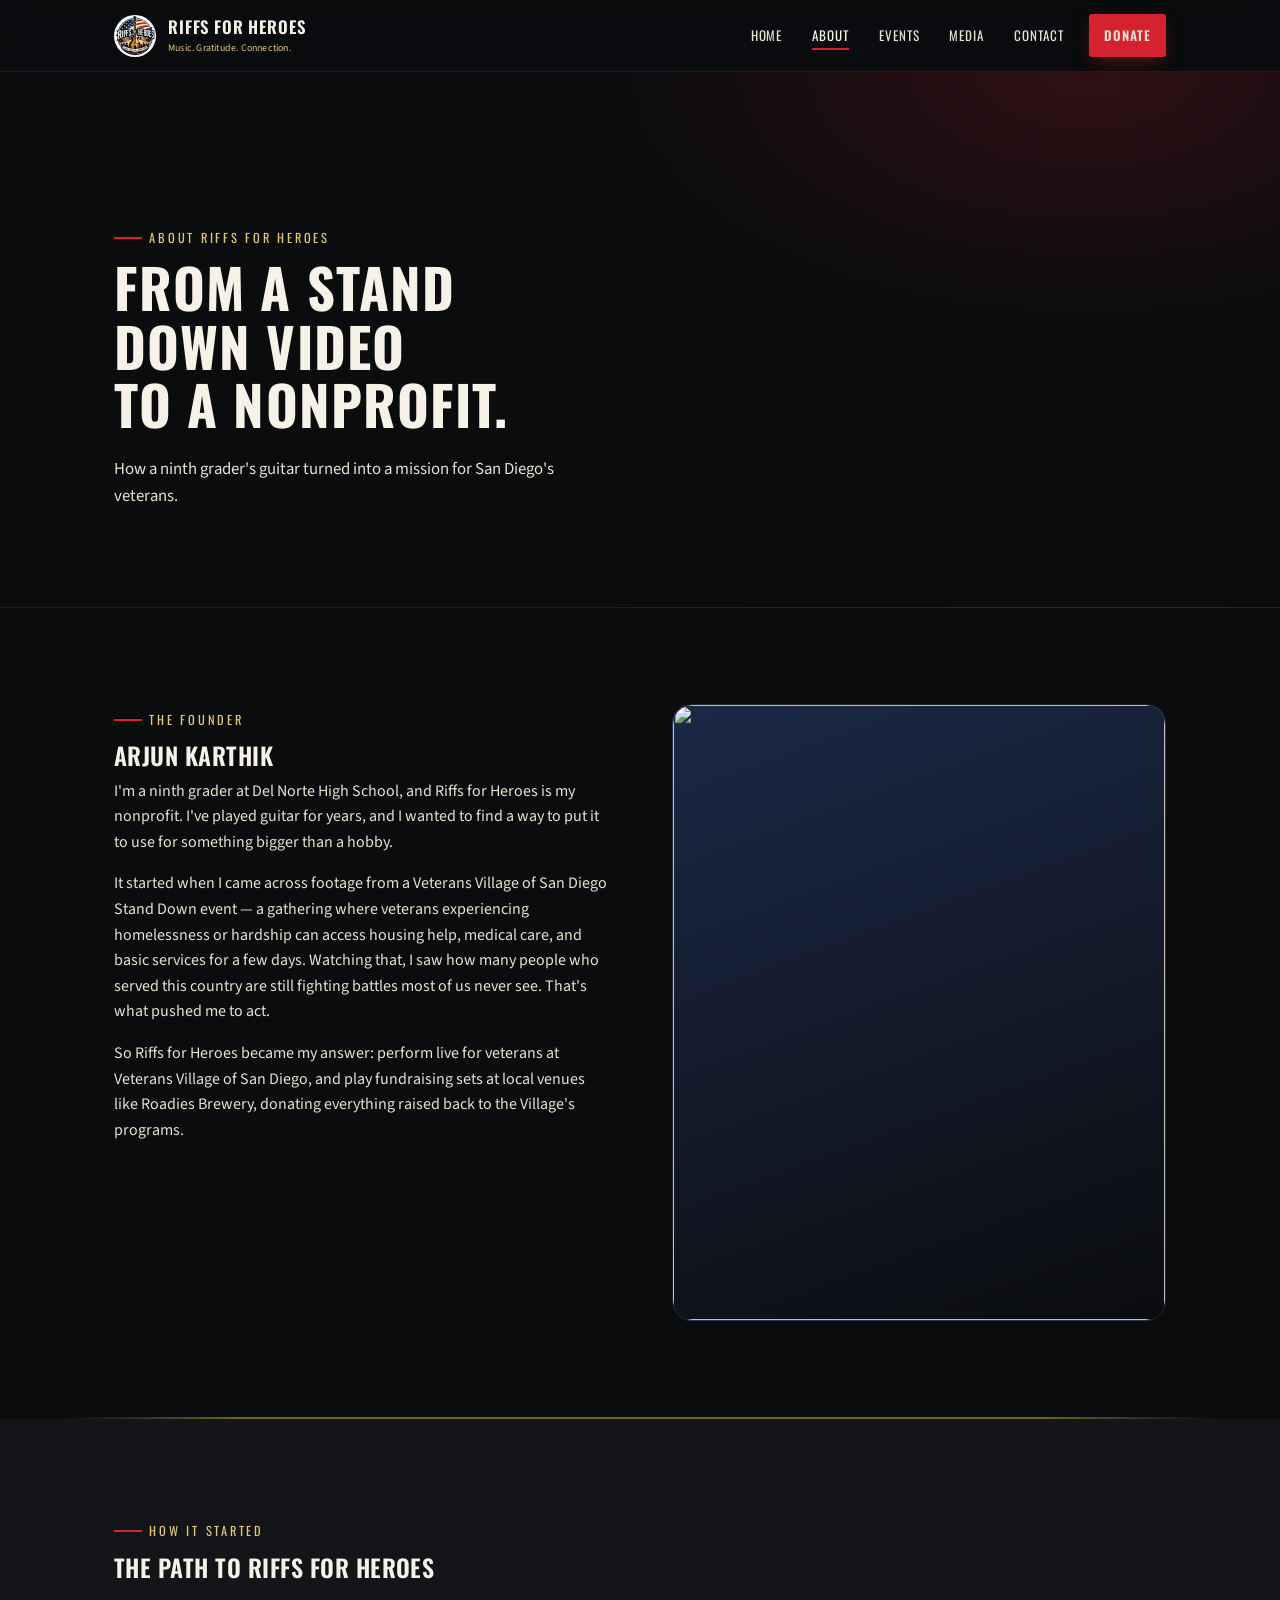
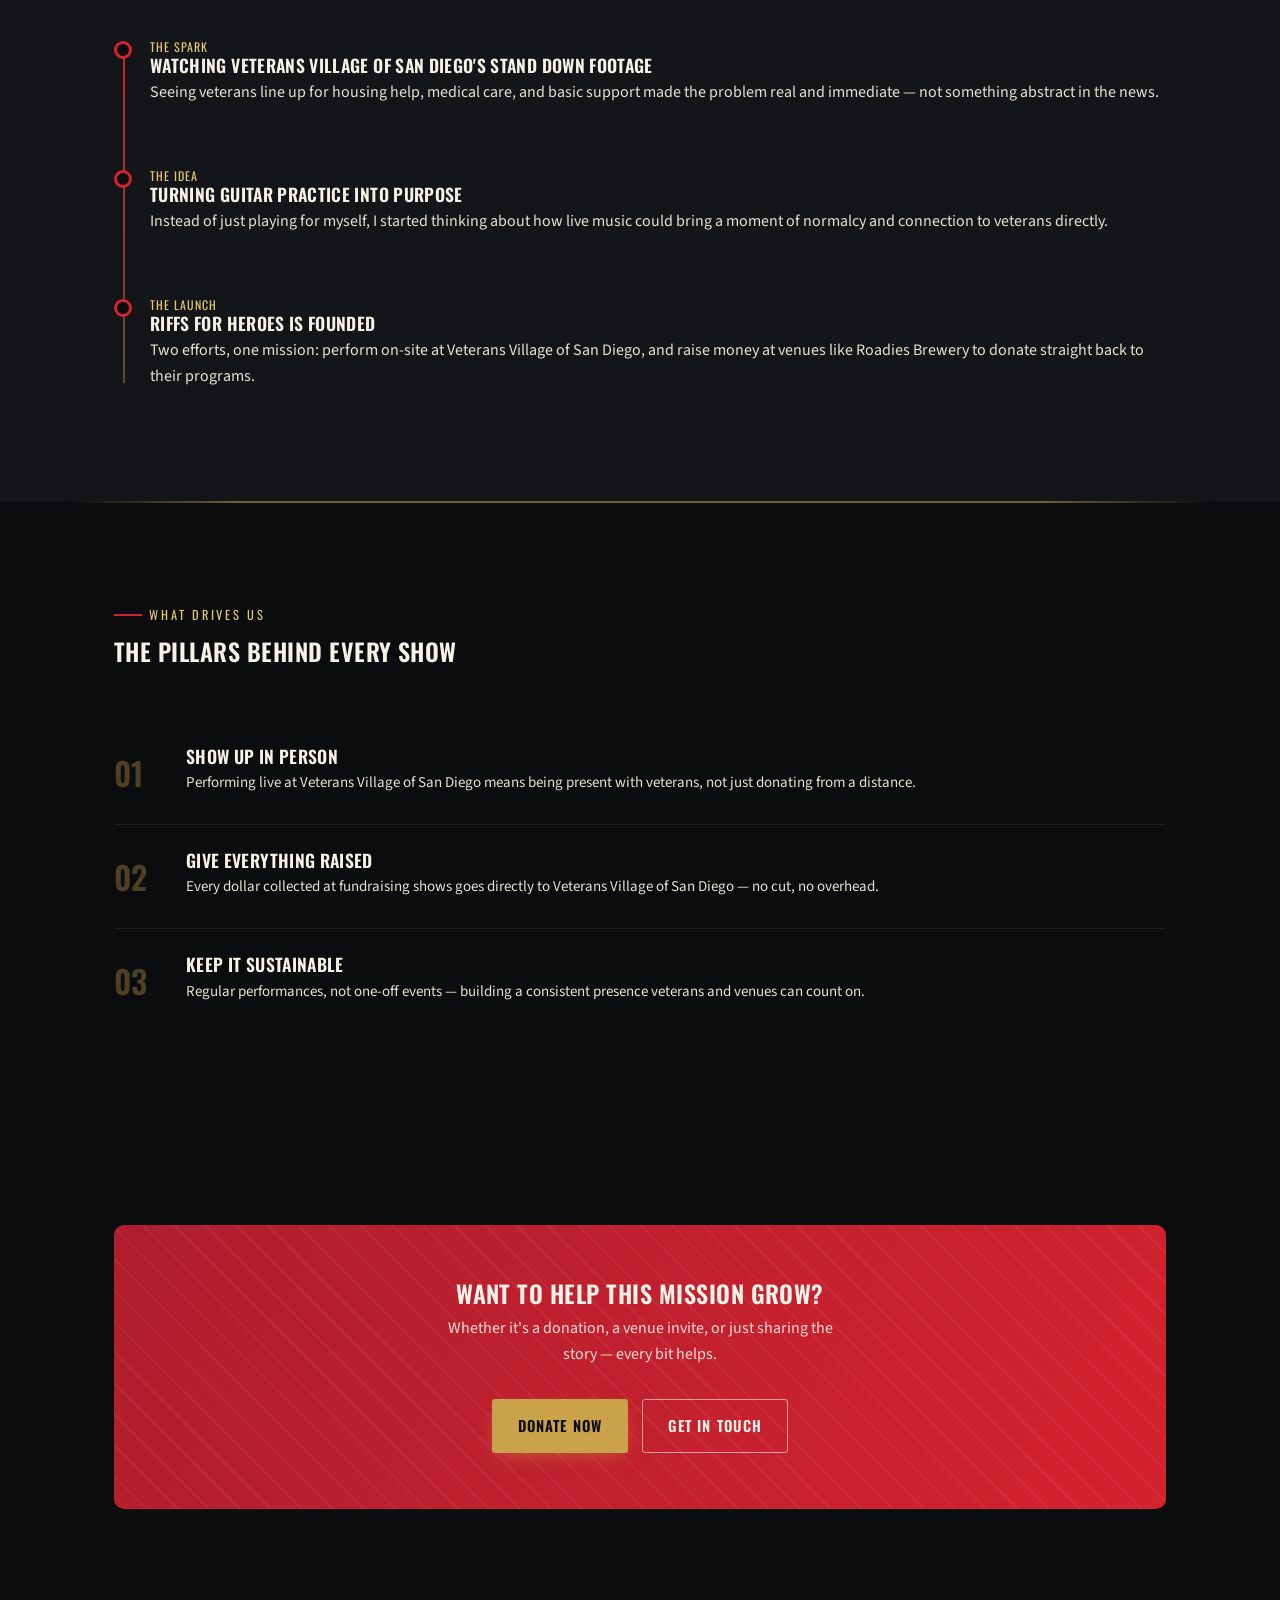
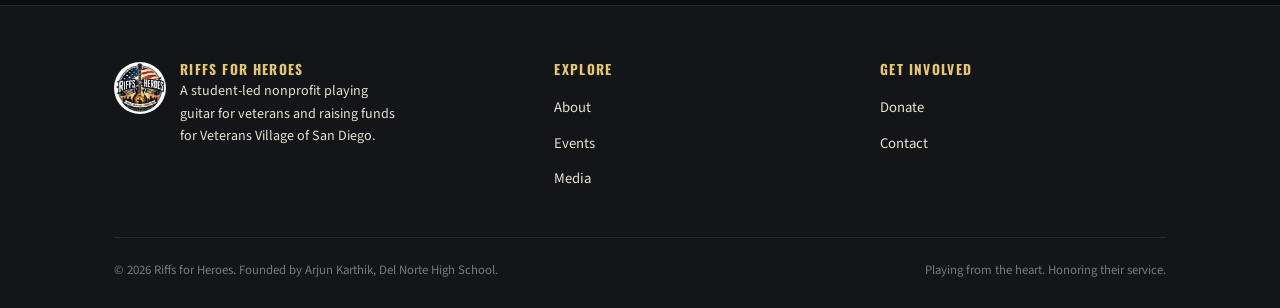
==== commit 1c1b3870: "Update image source in about.html" ====
--- a/about.html
+++ b/about.html
@@ -46,7 +46,7 @@
       <p>So Riffs for Heroes became my answer: perform live for veterans at Veterans Village of San Diego, and play fundraising sets at local venues like Roadies Brewery, donating everything raised back to the Village's programs.</p>
     </div>
     <div class="gallery-item reveal reveal-delay-1">
-  <img src="talentshowphoto.png" alt="" class="about-photo">
+  <img src="coinside1.png" alt="" class="about-photo">
 </div>
   </div>
 </section>
--- a/styles.css
+++ b/styles.css
@@ -622,3 +622,21 @@
     height: 100%;
     object-fit: cover;
 }
+.about-photo {
+  width: 100%;
+  height: auto;
+  border-radius: 20px;
+  object-fit: cover;
+  display: block;
+}
+.hero-media video {
+  display: block;
+  width: 100%;
+  height: 100%;
+  object-fit: cover;
+}
+.hero-media {
+     width: 100%;
+     height: auto;
+     min-height: 400px; /* adjust as needed */
+   }
